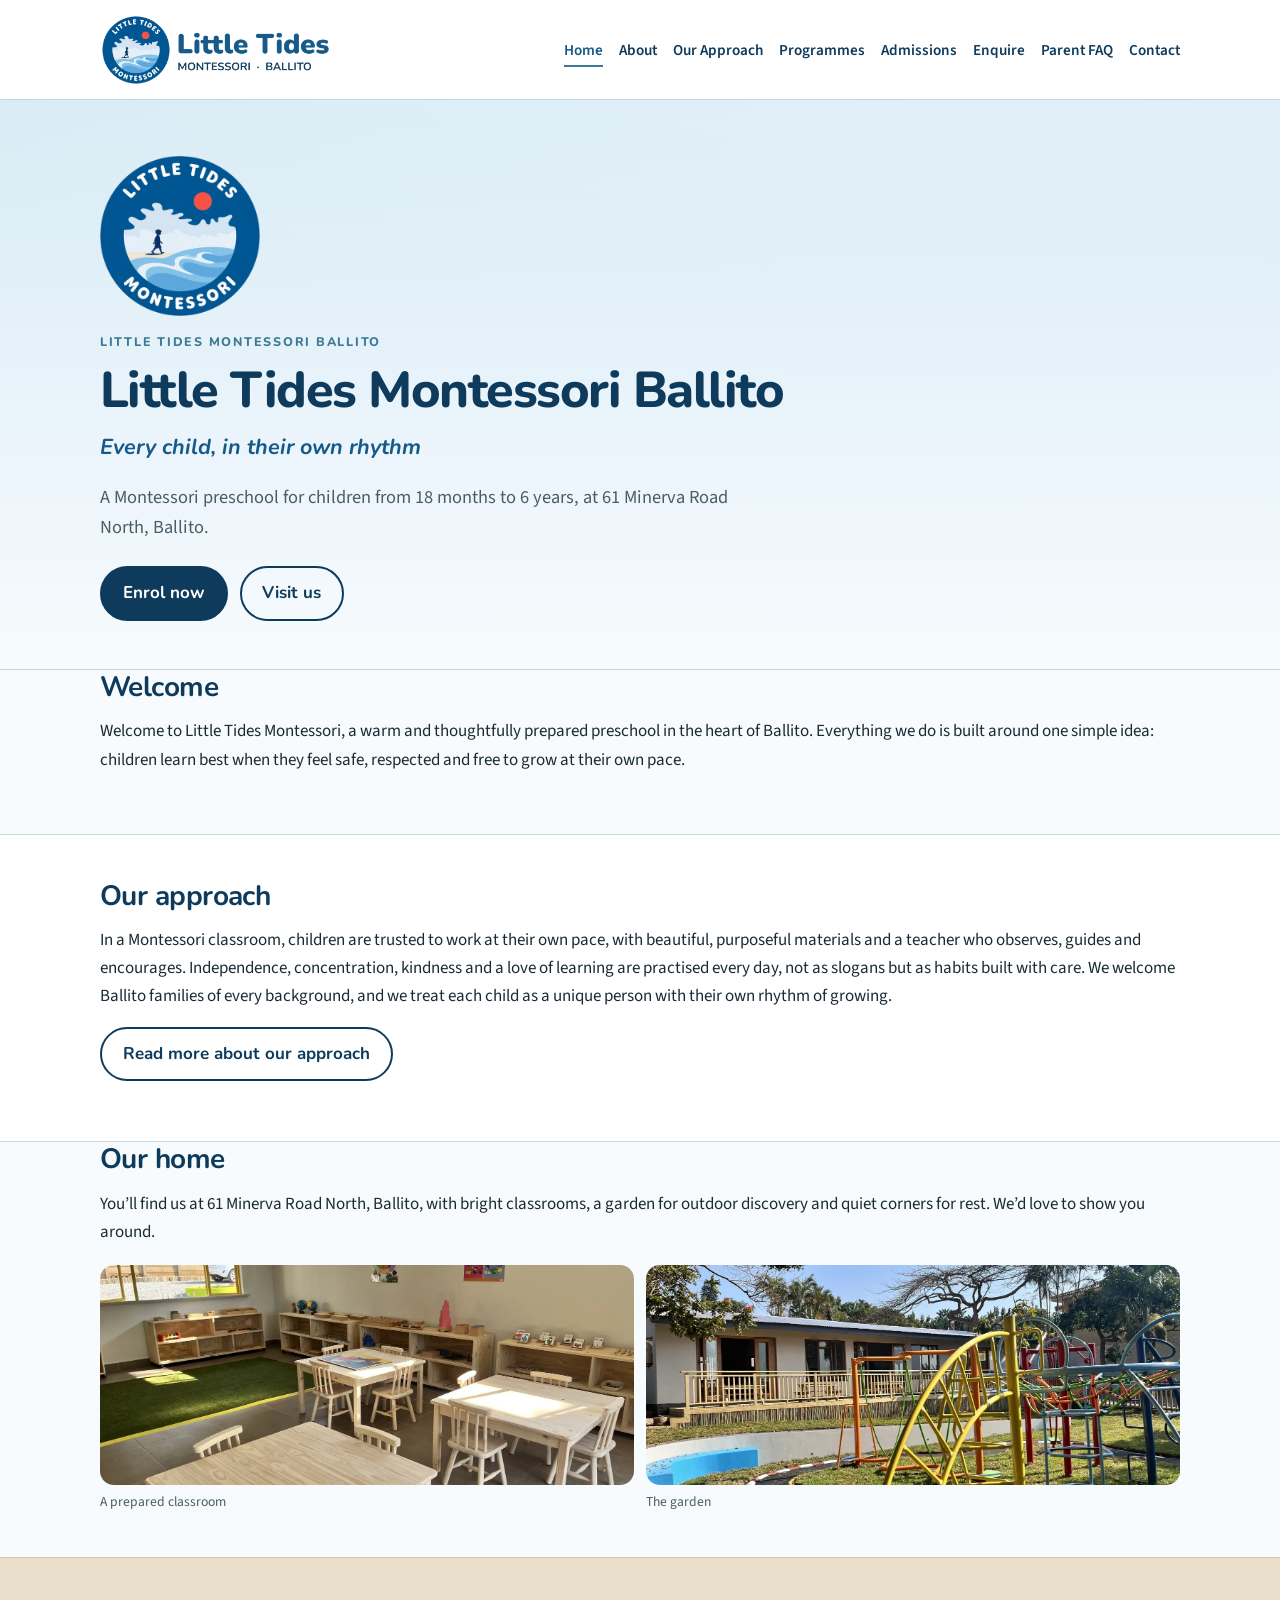
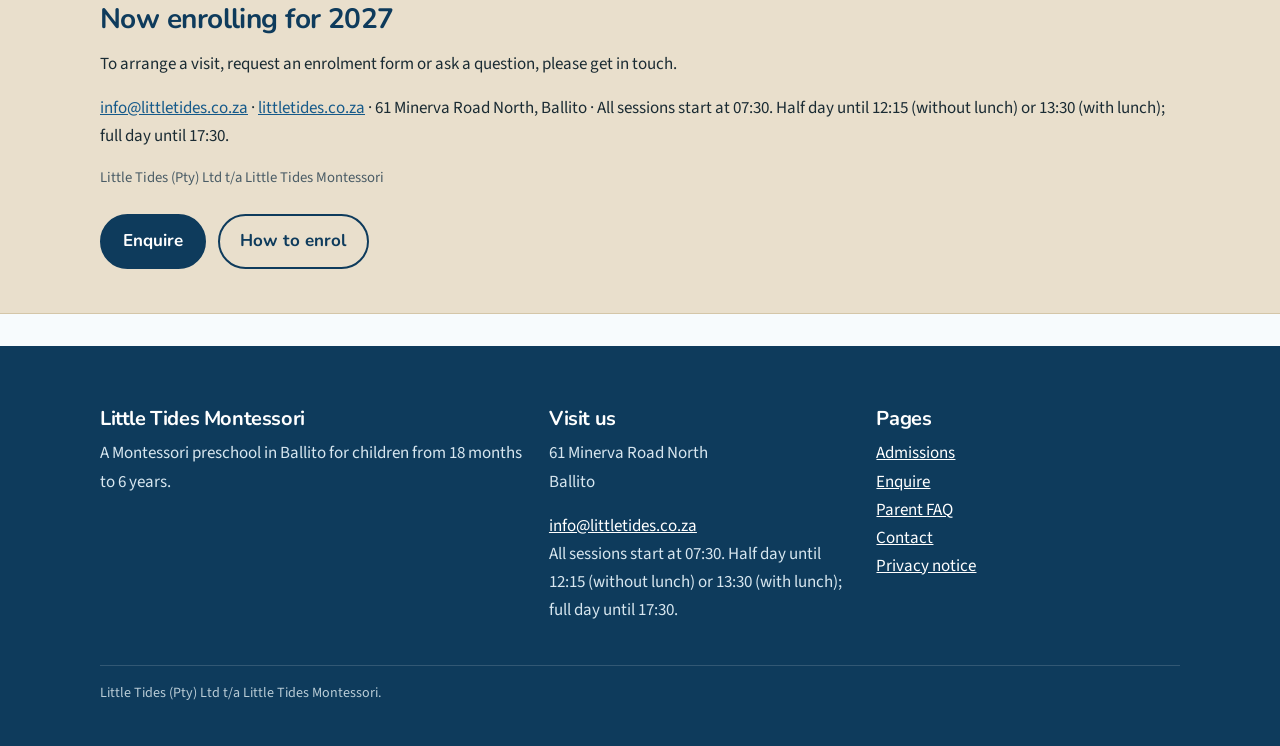
==== index.html @ b98138fb "Initial public site for littletides.co.za" ====
<!DOCTYPE html>
<html lang="en-ZA">
<head>
  <meta charset="utf-8">
  <meta name="viewport" content="width=device-width, initial-scale=1">
  <title>Little Tides Montessori Ballito</title>
  <link rel="preconnect" href="https://fonts.googleapis.com">
  <link rel="preconnect" href="https://fonts.gstatic.com" crossorigin>
  <link href="https://fonts.googleapis.com/css2?family=Nunito:ital,wght@0,600;0,700;0,800;1,700&family=Source+Sans+3:ital,wght@0,400;0,600;0,700;1,400&display=swap" rel="stylesheet">
  <link rel="icon" href="favicon.ico" sizes="any">
  <link rel="icon" type="image/png" sizes="32x32" href="favicon.png">
  <link rel="apple-touch-icon" href="apple-touch-icon.png">
  <link rel="stylesheet" href="css/styles.css">
</head>
<body>
  <header class="site-header">
    <div class="header-inner">
      <a class="wordmark" href="index.html">
        <img src="img/logo-lockup.png" width="260" height="80" alt="Little Tides Montessori logo">
      </a>
      <button class="nav-toggle" type="button" aria-expanded="false" aria-controls="site-nav">Menu</button>
      <nav id="site-nav" aria-label="Primary">
        <ul>
            <li><a href="index.html" aria-current="page">Home</a></li>
            <li><a href="about.html">About</a></li>
            <li><a href="approach.html">Our Approach</a></li>
            <li><a href="programmes.html">Programmes</a></li>
            <li><a href="admissions.html">Admissions</a></li>
            <li><a href="enquire.html">Enquire</a></li>
            <li><a href="faq.html">Parent FAQ</a></li>
            <li><a href="contact.html">Contact</a></li>
        </ul>
      </nav>
    </div>
  </header>
  <main class="">

    <section class="hero">
      <div class="wrap">
        <img class="logo-badge" src="img/logo-shoreline-badge.png" width="160" height="160" alt="Little Tides Montessori logo">
        <p class="hero-kicker">Little Tides Montessori Ballito</p>
        <h1>Little Tides Montessori Ballito</h1>
        <p class="tagline">Every child, in their own rhythm</p>
        <p class="lead">A Montessori preschool for children from 18 months to 6 years, at 61 Minerva Road North, Ballito.</p>
        <div class="actions">
          <a class="btn btn-primary" href="enquire.html">Enrol now</a>
          <a class="btn btn-ghost" href="contact.html">Visit us</a>
        </div>
      </div>
    </section>
    <section>
      <div class="wrap">
        <h2>Welcome</h2>
        <p>Welcome to Little Tides Montessori, a warm and thoughtfully prepared preschool in the heart of Ballito. Everything we do is built around one simple idea: children learn best when they feel safe, respected and free to grow at their own pace.</p>
      </div>
    </section>
    <section class="band">
      <div class="wrap">
        <h2>Our approach</h2>
        <p>In a Montessori classroom, children are trusted to work at their own pace, with beautiful, purposeful materials and a teacher who observes, guides and encourages. Independence, concentration, kindness and a love of learning are practised every day, not as slogans but as habits built with care. We welcome Ballito families of every background, and we treat each child as a unique person with their own rhythm of growing.</p>
        <p><a class="btn btn-ghost" href="approach.html">Read more about our approach</a></p>
      </div>
    </section>
    <section>
      <div class="wrap">
        <h2>Our home</h2>
        <p>You’ll find us at 61 Minerva Road North, Ballito, with bright classrooms, a garden for outdoor discovery and quiet corners for rest. We’d love to show you around.</p>
        <div class="photo-row">
          <figure>
            <img src="img/classroom-1.jpg" width="1500" height="1125" alt="A prepared Montessori classroom with child-sized tables and shelves">
            <figcaption>A prepared classroom</figcaption>
          </figure>
          <figure>
            <img src="img/garden-1.jpg" width="1500" height="1125" alt="The garden and outdoor play area">
            <figcaption>The garden</figcaption>
          </figure>
        </div>
      </div>
    </section>
    <section class="band band-sand">
      <div class="wrap">
        <h2>Now enrolling for 2027</h2>
        <p>To arrange a visit, request an enrolment form or ask a question, please get in touch.</p>
        <p><a href="mailto:info@littletides.co.za">info@littletides.co.za</a> · <a href="index.html">littletides.co.za</a> · 61 Minerva Road North, Ballito · All sessions start at 07:30. Half day until 12:15 (without lunch) or 13:30 (with lunch); full day until 17:30.</p>
        <p class="small muted">Little Tides (Pty) Ltd t/a Little Tides Montessori</p>
        <div class="actions">
          <a class="btn btn-primary" href="enquire.html">Enquire</a>
          <a class="btn btn-ghost" href="admissions.html">How to enrol</a>
        </div>
      </div>
    </section>

  </main>
  <footer class="site-footer">
    <div class="footer-inner">
      <div class="footer-grid">
        <div>
          <h3>Little Tides Montessori</h3>
          <p>A Montessori preschool in Ballito for children from 18 months to 6 years.</p>
        </div>
        <div>
          <h3>Visit us</h3>
          <p>61 Minerva Road North<br>Ballito</p>
          <p><a href="mailto:info@littletides.co.za">info@littletides.co.za</a><br>All sessions start at 07:30. Half day until 12:15 (without lunch) or 13:30 (with lunch); full day until 17:30.</p>
        </div>
        <div>
          <h3>Pages</h3>
          <p><a href="admissions.html">Admissions</a><br>
          <a href="enquire.html">Enquire</a><br>
          <a href="faq.html">Parent FAQ</a><br>
          <a href="contact.html">Contact</a><br>
          <a href="privacy.html">Privacy notice</a></p>
        </div>
      </div>
      <div class="legal">
        <p>Little Tides (Pty) Ltd t/a Little Tides Montessori.</p>
      </div>
    </div>
  </footer>
  <script src="js/main.js"></script>
</body>
</html>
---- css/styles.css ----
/* Colour palette.
   Calm, ocean-ish stand-ins only, marked as such in the page banner. */
:root {
  --harbour: #0E3B5C;
  --ocean: #165A8A;
  --tide: #3D7A96;
  --foam: #E6F2FA;
  --sand: #E9DFCC;
  --sand-dark: #D4C6A8;
  --paper: #F7FBFD;
  --white: #FFFFFF;
  --ink: #1A2B33;
  --muted: #4A5C66;
  --line: #C5D5DE;
  --draft: #8A5A12;
  --draft-bg: #F3E3C3;
  --error: #8B2E2E;
  --radius: 14px;
  --shadow: 0 10px 30px rgba(14, 59, 92, 0.08);
  --max: 1080px;
}

* { box-sizing: border-box; }
html { scroll-behavior: smooth; }
body {
  margin: 0;
  font-family: "Source Sans 3", "Source Sans Pro", "Segoe UI", sans-serif;
  color: var(--ink);
  background: var(--paper);
  line-height: 1.65;
  font-size: 1.0625rem;
}

img { max-width: 100%; height: auto; }
a { color: var(--ocean); }
a:hover { color: var(--harbour); }

.draft-banner {
  background: var(--draft-bg);
  color: var(--draft);
  text-align: center;
  font-size: 0.85rem;
  font-weight: 700;
  letter-spacing: 0.04em;
  padding: 0.55rem 1rem;
  position: sticky;
  top: 0;
  z-index: 40;
  border-bottom: 1px solid var(--sand-dark);
}
.draft-banner span { font-weight: 600; opacity: 0.85; }

.site-header {
  background: var(--white);
  border-bottom: 1px solid var(--line);
}
.header-inner, .footer-inner, .wrap {
  width: min(var(--max), calc(100% - 2rem));
  margin-inline: auto;
}
.header-inner {
  display: flex;
  align-items: center;
  justify-content: space-between;
  gap: 1rem;
  padding: 0.85rem 0;
}
.wordmark {
  text-decoration: none;
  color: var(--harbour);
  display: flex;
  align-items: center;
  flex-shrink: 0;
  line-height: 0;
}
.wordmark img {
  display: block;
  height: 72px;
  width: auto;
}
.logo-note {
  display: none;
}

nav ul {
  list-style: none;
  margin: 0;
  padding: 0;
  display: flex;
  flex-wrap: wrap;
  gap: 0.15rem 1rem;
}
nav a {
  text-decoration: none;
  color: var(--harbour);
  font-weight: 600;
  font-size: 0.95rem;
  padding: 0.25rem 0;
  border-bottom: 2px solid transparent;
}
nav a:hover, nav a[aria-current="page"] {
  border-bottom-color: var(--tide);
  color: var(--ocean);
}

.nav-toggle {
  display: none;
  background: transparent;
  border: 1px solid var(--line);
  border-radius: 8px;
  padding: 0.4rem 0.6rem;
  color: var(--harbour);
  font-weight: 700;
  font-family: inherit;
}

.hero {
  background:
    radial-gradient(1200px 400px at 80% -20%, rgba(230, 242, 250, 0.9), transparent),
    linear-gradient(180deg, #d7ebf4 0%, var(--foam) 45%, var(--paper) 100%);
  padding: 3.5rem 0 3rem;
  border-bottom: 1px solid var(--line);
}
.hero-kicker {
  font-family: Nunito, sans-serif;
  text-transform: uppercase;
  letter-spacing: 0.14em;
  font-size: 0.78rem;
  font-weight: 800;
  color: var(--tide);
  margin: 0 0 0.6rem;
}
.hero h1 {
  font-family: Nunito, sans-serif;
  font-weight: 800;
  font-size: clamp(2rem, 4.5vw, 3.15rem);
  line-height: 1.15;
  color: var(--harbour);
  margin: 0 0 0.6rem;
  letter-spacing: -0.03em;
}
.tagline, .tagline-placeholder {
  font-family: Nunito, sans-serif;
  font-size: 1.35rem;
  font-weight: 700;
  color: var(--ocean);
  margin: 0 0 1rem;
  font-style: italic;
}
.hero p.lead, p.lead {
  font-size: 1.15rem;
  color: var(--muted);
  max-width: 40rem;
}
.actions { display: flex; flex-wrap: wrap; gap: 0.75rem; margin-top: 1.5rem; }

.btn {
  display: inline-flex;
  align-items: center;
  justify-content: center;
  text-decoration: none;
  font-weight: 700;
  font-family: Nunito, sans-serif;
  border-radius: 999px;
  padding: 0.7rem 1.3rem;
  border: 2px solid var(--harbour);
  transition: 0.15s ease;
}
.btn-primary { background: var(--harbour); color: var(--white); }
.btn-primary:hover { background: var(--ocean); border-color: var(--ocean); color: var(--white); }
.btn-ghost { background: transparent; color: var(--harbour); }
.btn-ghost:hover { background: var(--white); color: var(--harbour); }
.btn[disabled], .btn.is-disabled {
  opacity: 0.7;
  cursor: not-allowed;
}

section { padding: 2.75rem 0; }
section + section { padding-top: 0; }
h2, h3, h4 {
  font-family: Nunito, sans-serif;
  color: var(--harbour);
  letter-spacing: -0.02em;
  line-height: 1.25;
}
h2 { font-size: 1.75rem; margin: 0 0 0.8rem; }
h3 { font-size: 1.25rem; margin: 1.4rem 0 0.5rem; }
p { margin: 0 0 1rem; }

.cards {
  display: grid;
  grid-template-columns: repeat(auto-fit, minmax(230px, 1fr));
  gap: 1rem;
  margin: 1.25rem 0 0;
}
.card {
  background: var(--white);
  border: 1px solid var(--line);
  border-radius: var(--radius);
  padding: 1.25rem 1.3rem 1.1rem;
  box-shadow: var(--shadow);
}
.card h3 { margin-top: 0; }
.placeholder {
  display: inline-block;
  background: #fff6d8;
  color: #6a4b00;
  border-radius: 4px;
  padding: 0 0.25em;
  font-weight: 600;
}
.band {
  background: var(--white);
  border-block: 1px solid var(--line);
  padding: 2.75rem 0;
}
.band-sand { background: var(--sand); border-color: var(--sand-dark); }
.muted { color: var(--muted); }
.small { font-size: 0.92rem; }

.faq details {
  background: var(--white);
  border: 1px solid var(--line);
  border-radius: 12px;
  padding: 0.85rem 1.1rem;
  margin-bottom: 0.7rem;
}
.faq summary {
  font-family: Nunito, sans-serif;
  font-weight: 700;
  color: var(--harbour);
  cursor: pointer;
}
.faq details p { margin: 0.7rem 0 0.2rem; }

form.enquiry {
  background: var(--white);
  border: 1px solid var(--line);
  border-radius: var(--radius);
  padding: 1.4rem;
  box-shadow: var(--shadow);
  max-width: 720px;
}
.form-row { margin-bottom: 1rem; }
label, .label {
  display: block;
  font-weight: 700;
  font-size: 0.95rem;
  margin-bottom: 0.3rem;
  color: var(--harbour);
}
.hint { font-weight: 500; color: var(--muted); font-size: 0.88rem; }
input[type="text"], input[type="email"], input[type="tel"], input[type="date"],
select, textarea {
  width: 100%;
  font: inherit;
  padding: 0.65rem 0.75rem;
  border: 1px solid var(--line);
  border-radius: 10px;
  background: var(--paper);
  color: var(--ink);
}
textarea { min-height: 120px; resize: vertical; }
.consent {
  background: var(--foam);
  border: 1px solid var(--line);
  border-radius: 12px;
  padding: 1rem 1.1rem;
  margin: 1.2rem 0;
  font-size: 0.95rem;
}
.consent h3 { margin-top: 0; }
.draft-label {
  display: inline-block;
  background: var(--draft-bg);
  color: var(--draft);
  font-size: 0.75rem;
  font-weight: 800;
  letter-spacing: 0.04em;
  text-transform: uppercase;
  padding: 0.15rem 0.45rem;
  border-radius: 999px;
  margin-bottom: 0.6rem;
}
.consent-tick {
  display: flex;
  gap: 0.6rem;
  align-items: flex-start;
  margin-top: 0.8rem;
}
.consent-tick input { margin-top: 0.35rem; flex-shrink: 0; }
.form-status {
  display: none;
  background: var(--draft-bg);
  color: var(--draft);
  font-weight: 700;
  padding: 0.75rem 1rem;
  border-radius: 10px;
  margin: 0.8rem 0;
}
.form-status.show { display: block; }
.map-ph {
  background: linear-gradient(180deg, #cfe3ee, #e9f3f8);
  border: 1px dashed var(--tide);
  border-radius: var(--radius);
  min-height: 220px;
  display: grid;
  place-items: center;
  color: var(--harbour);
  font-weight: 700;
  text-align: center;
  padding: 1.5rem;
}
.team-ph {
  background: var(--foam);
  border: 1px dashed var(--tide);
  border-radius: var(--radius);
  padding: 1.4rem;
  color: var(--muted);
}
.logo-badge {
  width: 160px;
  height: 160px;
  display: block;
  margin-bottom: 1rem;
}

.site-footer {
  background: var(--harbour);
  color: #d7e6ef;
  padding: 2.4rem 0 1.5rem;
  margin-top: 2rem;
}
.site-footer a { color: #fff; }
.site-footer h2, .site-footer h3 { color: #fff; }
.footer-grid {
  display: grid;
  grid-template-columns: 1.4fr 1fr 1fr;
  gap: 1.5rem;
}
.legal {
  margin-top: 1.6rem;
  border-top: 1px solid rgba(255,255,255,0.15);
  padding-top: 1rem;
  font-size: 0.88rem;
  color: #b9ccd6;
}
.legal a { color: #e6f2fa; }

.privacy-notice {
  background: var(--white);
  border: 1px solid var(--line);
  border-radius: var(--radius);
  padding: 1.5rem 1.6rem;
}
.privacy-notice h3 { margin-top: 1.6rem; }
.privacy-notice ul { margin: 0.3rem 0 1rem 1.1rem; }

@media (max-width: 860px) {
  .draft-banner span { display: none; }
  .wordmark img { height: 52px; }
  .nav-toggle { display: inline-flex; }
  nav {
    display: none;
    position: absolute;
    left: 0; right: 0;
    background: var(--white);
    border-bottom: 1px solid var(--line);
    padding: 0.6rem 1rem 1rem;
  }
  nav.open { display: block; }
  nav ul { flex-direction: column; gap: 0.45rem; }
  .header-inner { position: relative; }
  .footer-grid { grid-template-columns: 1fr; }
  .hero { padding: 2.2rem 0 2rem; }
}

.photo-row {
  display: grid;
  grid-template-columns: 1fr 1fr;
  gap: 0.8rem;
  margin: 1.2rem 0 0;
}
.photo-row figure, .photo { margin: 0; }
.photo { margin: 1.2rem 0 0; }
.photo-row img, .photo img {
  width: 100%;
  height: 220px;
  object-fit: cover;
  border-radius: var(--radius);
  display: block;
}
.photo img { height: 280px; }
.photo-row figcaption, .photo figcaption {
  font-size: 0.85rem;
  color: var(--muted);
  margin-top: 0.35rem;
}
.fees-table-wrap { overflow-x: auto; margin: 1rem 0 1.4rem; }
.fees-table {
  width: 100%;
  border-collapse: collapse;
  font-size: 0.9rem;
}
.fees-table th, .fees-table td {
  border: 1px solid var(--line);
  padding: 0.5rem 0.55rem;
  text-align: left;
  vertical-align: top;
}
.fees-table th { background: var(--foam); font-weight: 700; }
.fees-table td.num { text-align: right; white-space: nowrap; }
.fees-notes li { margin: 0.25rem 0; }
@media (max-width: 860px) {
  .photo-row { grid-template-columns: 1fr; }
  .photo-row img, .photo img { height: 200px; }
}

.form-status.ok { background: #e8f5ee; color: #1a5c38; }
.form-status.err { background: #fdecea; color: #8a1f11; }
.hp {
  position: absolute;
  left: -9999px;
  width: 1px;
  height: 1px;
  overflow: hidden;
}
.check-line {
  display: flex;
  gap: 0.5rem;
  align-items: flex-start;
  font-weight: 500;
  color: var(--ink);
  margin: 0.35rem 0;
}
.check-line input { margin-top: 0.3rem; flex-shrink: 0; }
.form-block-title { margin-top: 2.75rem; }
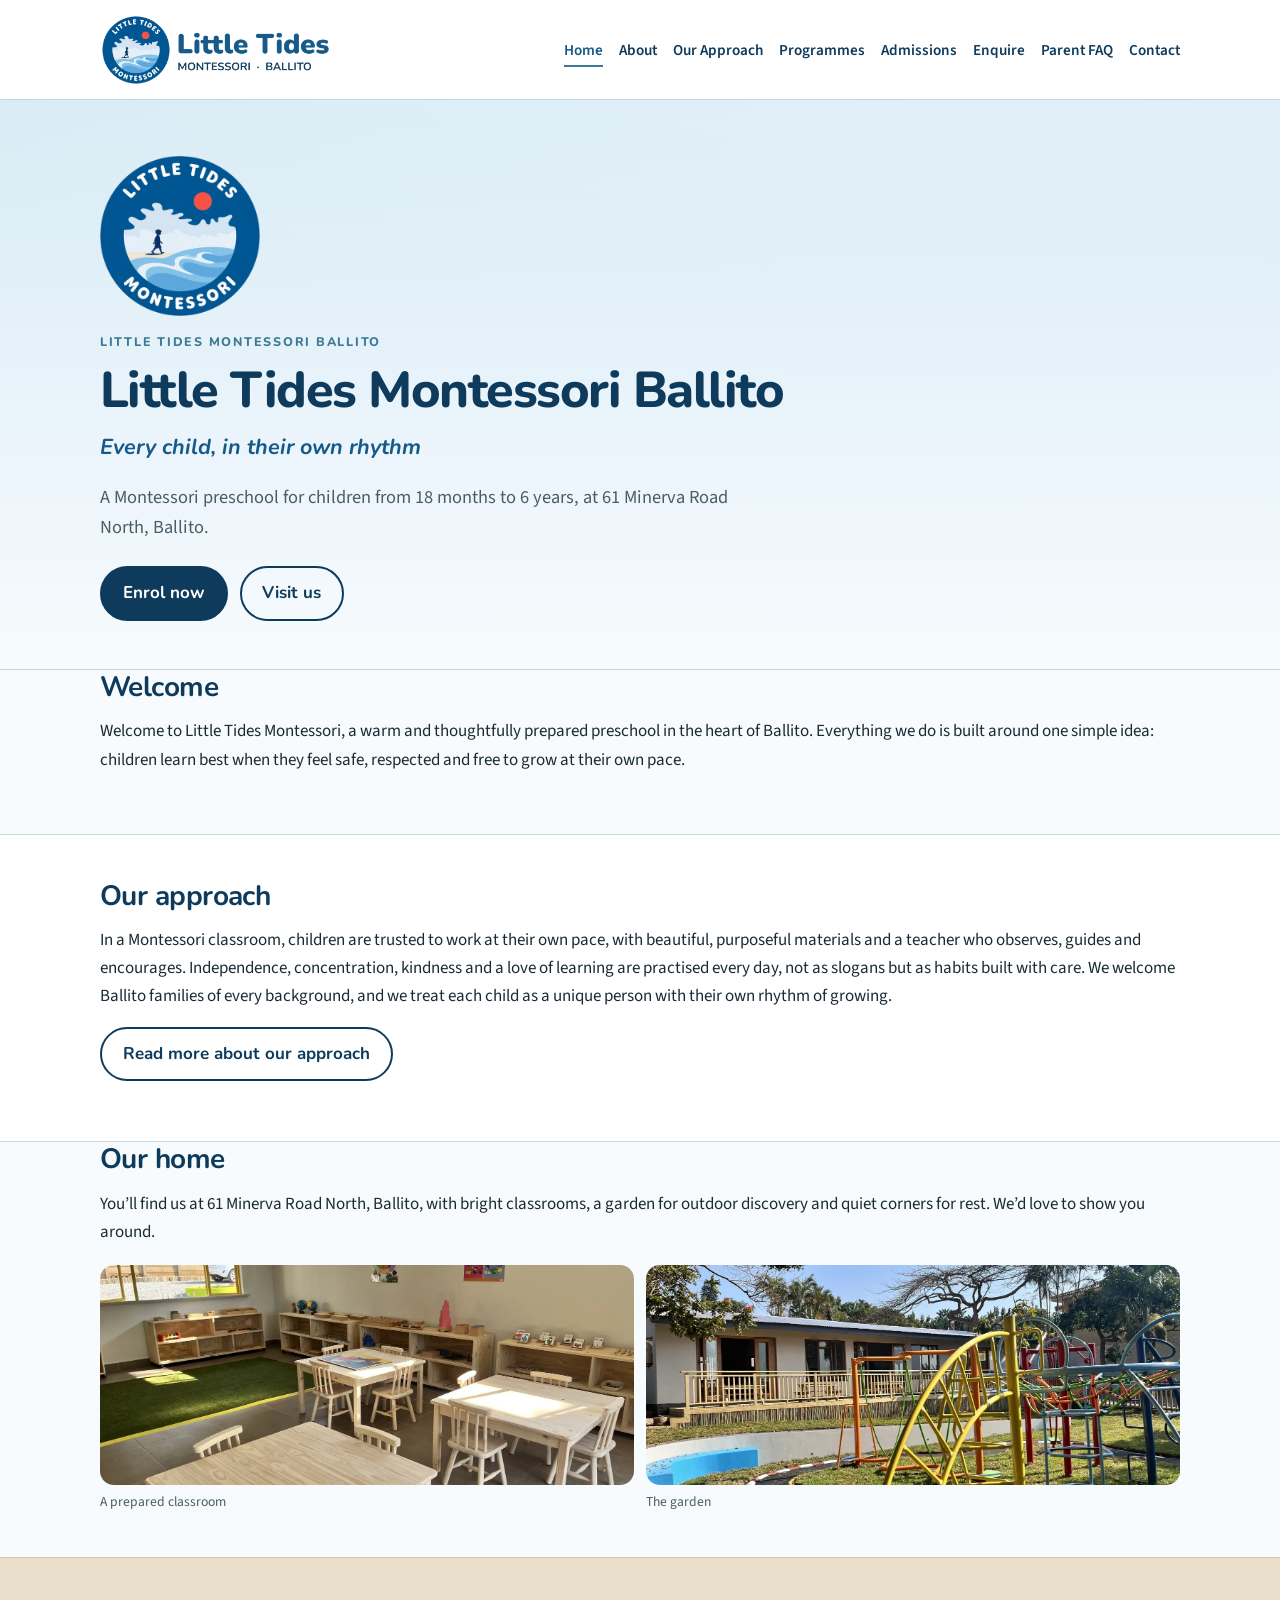
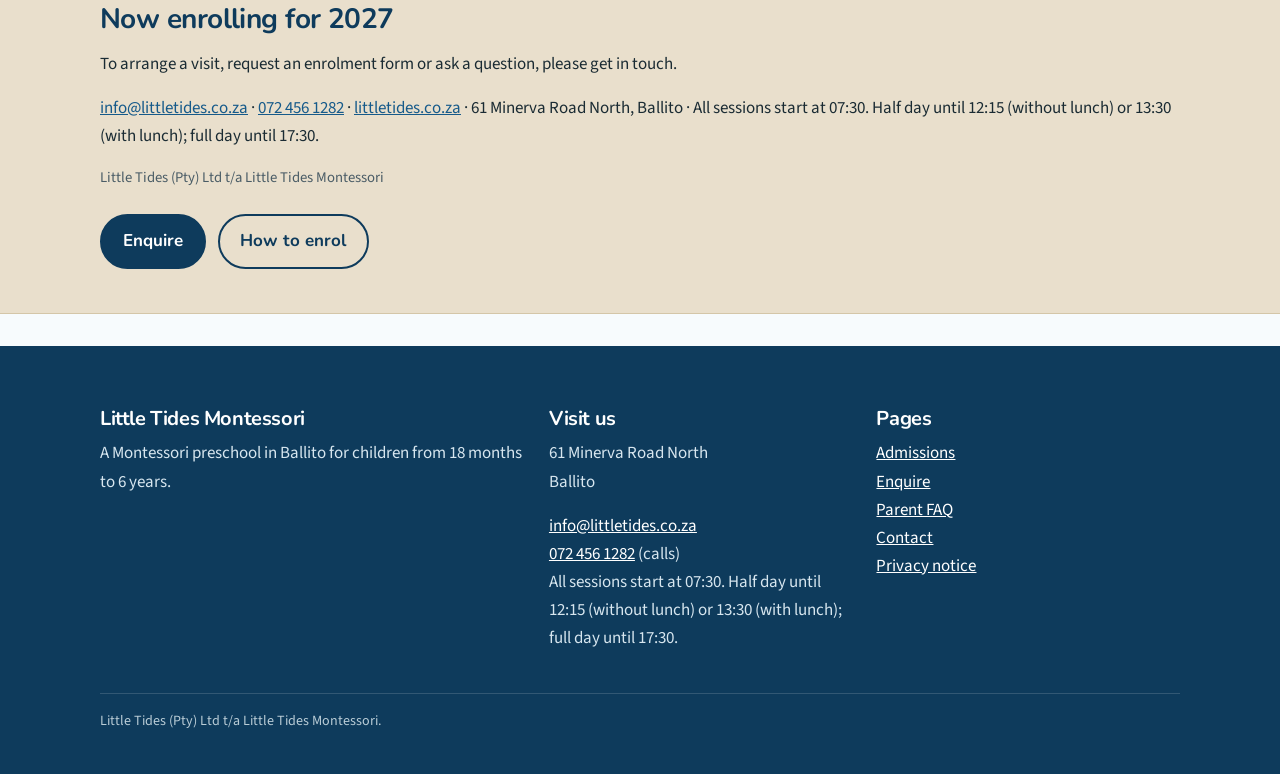
==== commit 821b6c51: "Add school phone number (calls)" ====
--- a/index.html
+++ b/index.html
@@ -81,7 +81,7 @@
       <div class="wrap">
         <h2>Now enrolling for 2027</h2>
         <p>To arrange a visit, request an enrolment form or ask a question, please get in touch.</p>
-        <p><a href="mailto:info@littletides.co.za">info@littletides.co.za</a> · <a href="index.html">littletides.co.za</a> · 61 Minerva Road North, Ballito · All sessions start at 07:30. Half day until 12:15 (without lunch) or 13:30 (with lunch); full day until 17:30.</p>
+        <p><a href="mailto:info@littletides.co.za">info@littletides.co.za</a> · <a href="tel:+27724561282">072 456 1282</a> · <a href="index.html">littletides.co.za</a> · 61 Minerva Road North, Ballito · All sessions start at 07:30. Half day until 12:15 (without lunch) or 13:30 (with lunch); full day until 17:30.</p>
         <p class="small muted">Little Tides (Pty) Ltd t/a Little Tides Montessori</p>
         <div class="actions">
           <a class="btn btn-primary" href="enquire.html">Enquire</a>
@@ -101,7 +101,7 @@
         <div>
           <h3>Visit us</h3>
           <p>61 Minerva Road North<br>Ballito</p>
-          <p><a href="mailto:info@littletides.co.za">info@littletides.co.za</a><br>All sessions start at 07:30. Half day until 12:15 (without lunch) or 13:30 (with lunch); full day until 17:30.</p>
+          <p><a href="mailto:info@littletides.co.za">info@littletides.co.za</a><br><a href="tel:+27724561282">072 456 1282</a> (calls)<br>All sessions start at 07:30. Half day until 12:15 (without lunch) or 13:30 (with lunch); full day until 17:30.</p>
         </div>
         <div>
           <h3>Pages</h3>
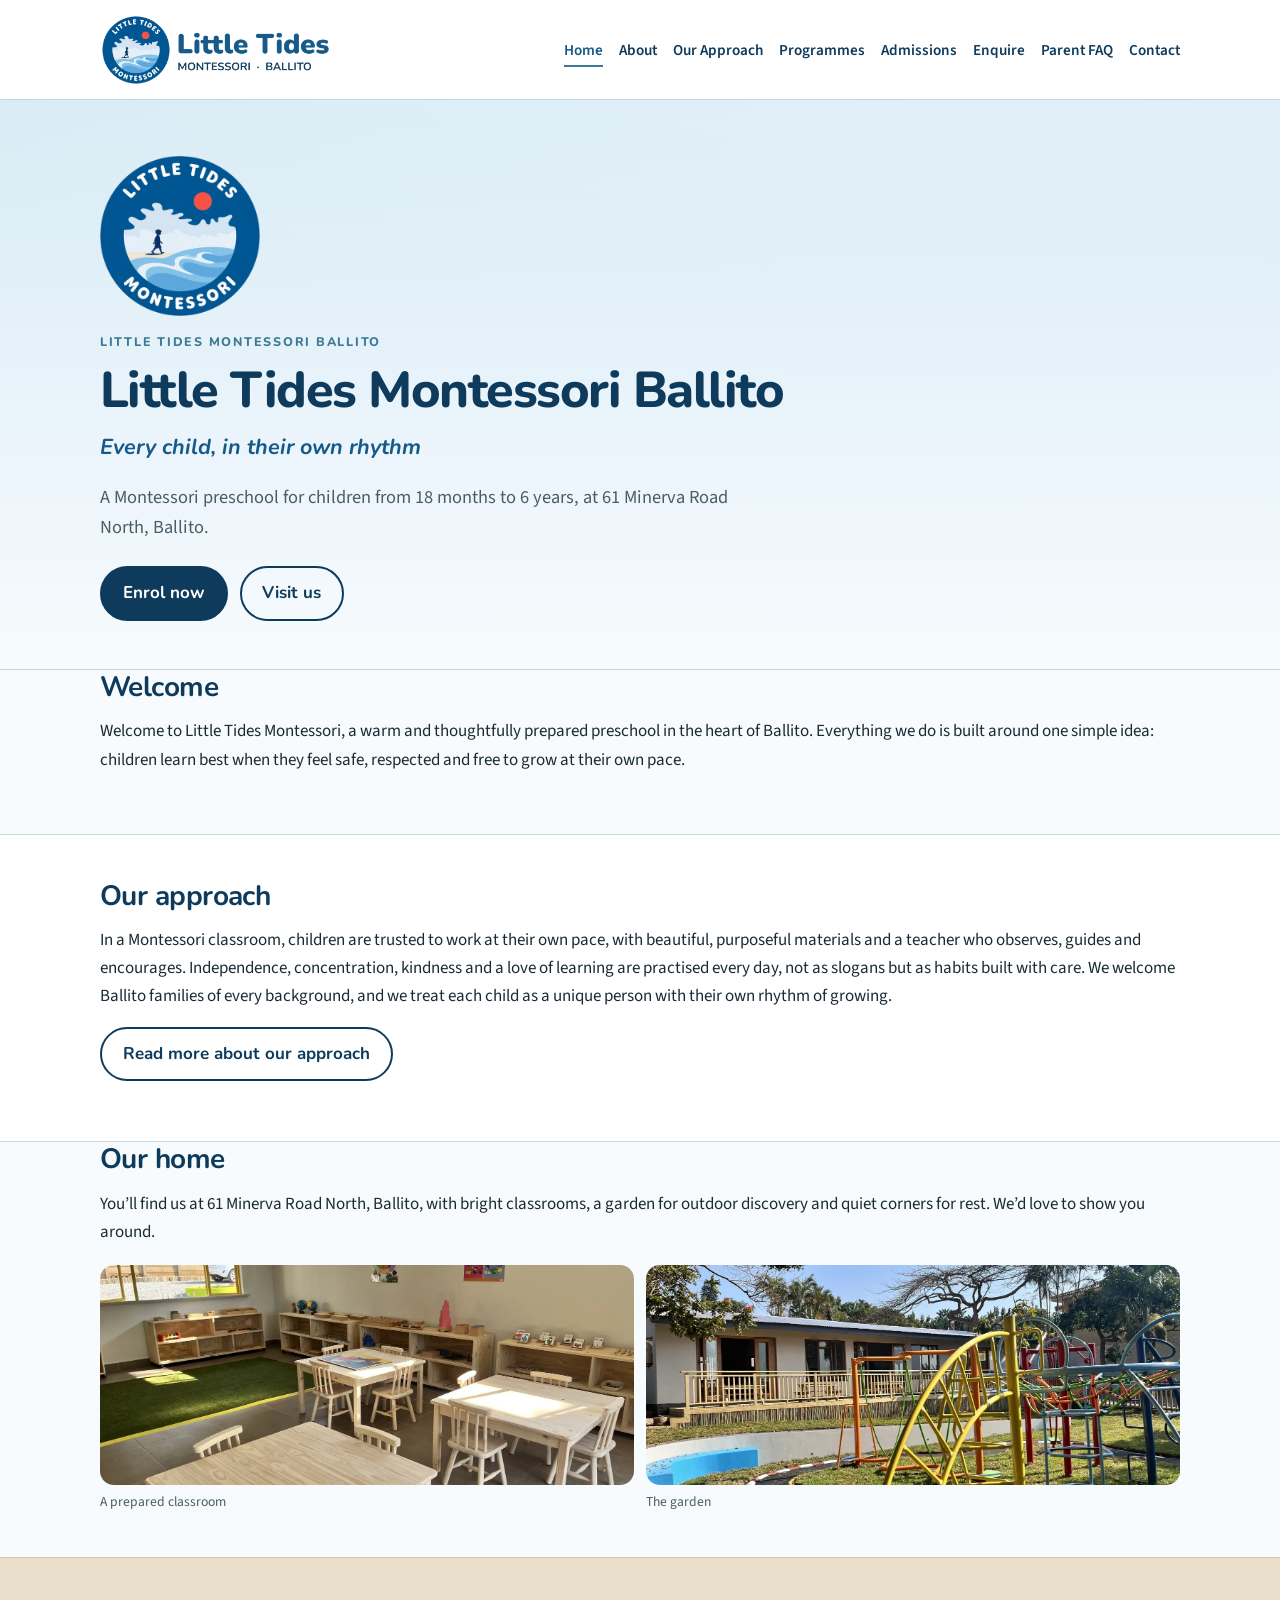
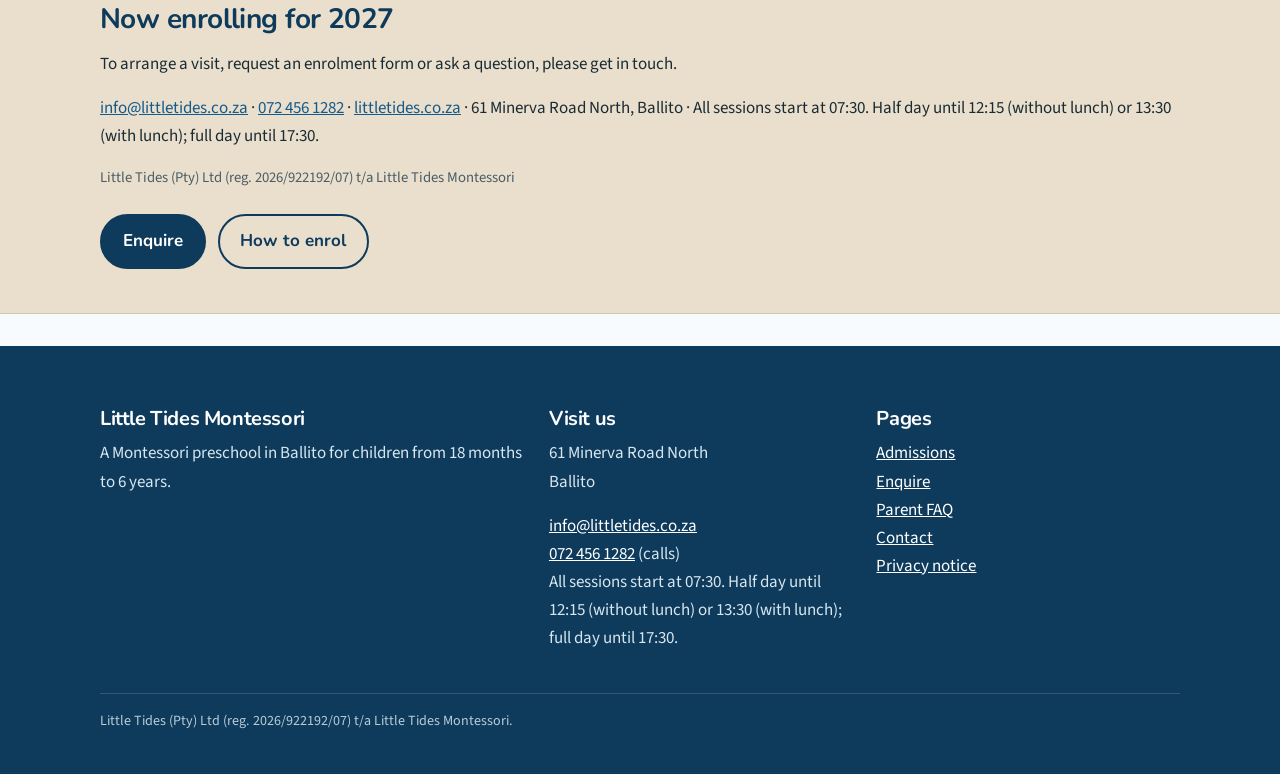
==== commit e688c263: "Add company registration, 8% wording, sitemap and share image" ====
--- a/index.html
+++ b/index.html
@@ -3,6 +3,12 @@
 <head>
   <meta charset="utf-8">
   <meta name="viewport" content="width=device-width, initial-scale=1">
+  <meta property="og:title" content="Little Tides Montessori Ballito">
+  <meta property="og:description" content="A Montessori preschool for children from 18 months to 6 years, at 61 Minerva Road North, Ballito.">
+  <meta property="og:image" content="https://littletides.co.za/img/og-image.jpg">
+  <meta property="og:url" content="https://littletides.co.za/">
+  <meta property="og:type" content="website">
+  <meta name="twitter:card" content="summary_large_image">
   <title>Little Tides Montessori Ballito</title>
   <link rel="preconnect" href="https://fonts.googleapis.com">
   <link rel="preconnect" href="https://fonts.gstatic.com" crossorigin>
@@ -82,7 +88,7 @@
         <h2>Now enrolling for 2027</h2>
         <p>To arrange a visit, request an enrolment form or ask a question, please get in touch.</p>
         <p><a href="mailto:info@littletides.co.za">info@littletides.co.za</a> · <a href="tel:+27724561282">072 456 1282</a> · <a href="index.html">littletides.co.za</a> · 61 Minerva Road North, Ballito · All sessions start at 07:30. Half day until 12:15 (without lunch) or 13:30 (with lunch); full day until 17:30.</p>
-        <p class="small muted">Little Tides (Pty) Ltd t/a Little Tides Montessori</p>
+        <p class="small muted">Little Tides (Pty) Ltd (reg. 2026/922192/07) t/a Little Tides Montessori</p>
         <div class="actions">
           <a class="btn btn-primary" href="enquire.html">Enquire</a>
           <a class="btn btn-ghost" href="admissions.html">How to enrol</a>
@@ -113,7 +119,7 @@
         </div>
       </div>
       <div class="legal">
-        <p>Little Tides (Pty) Ltd t/a Little Tides Montessori.</p>
+        <p>Little Tides (Pty) Ltd (reg. 2026/922192/07) t/a Little Tides Montessori.</p>
       </div>
     </div>
   </footer>
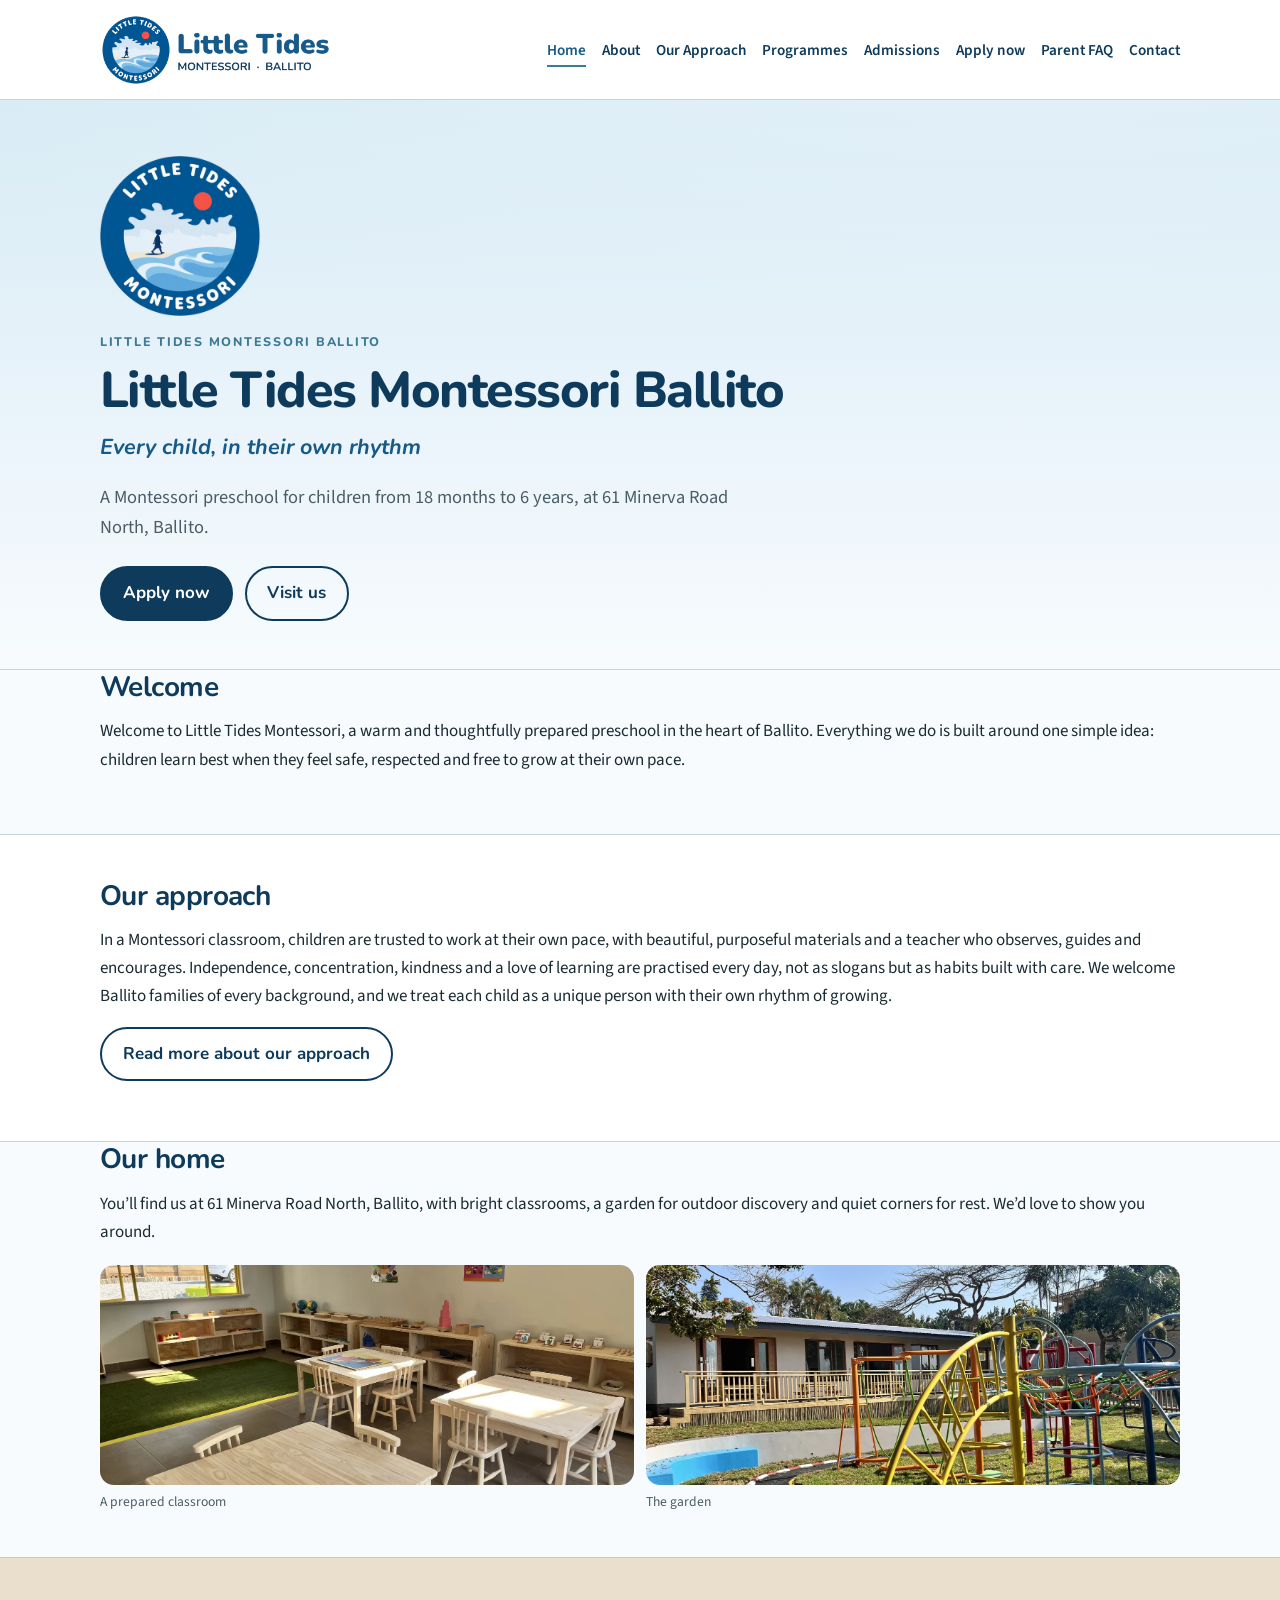
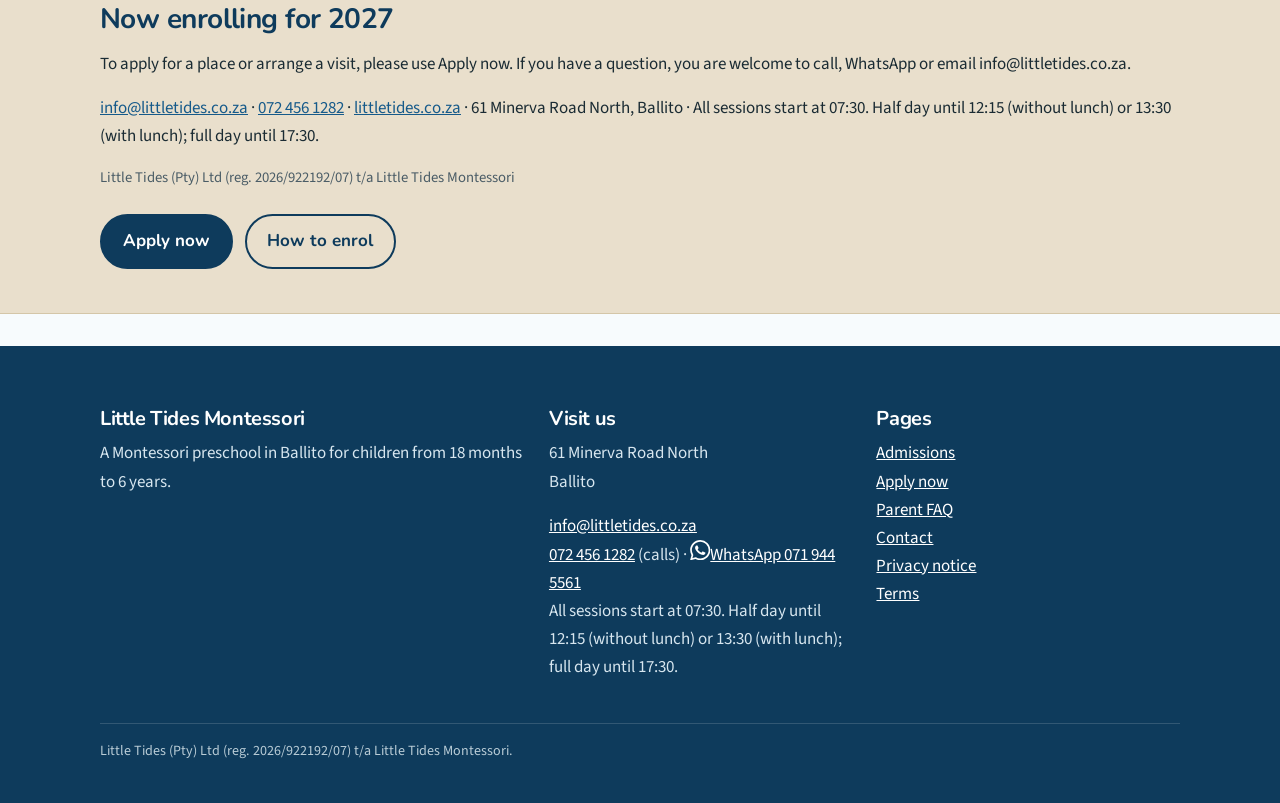
==== commit 0be25029: "Draft fee terms and conditions (not for publication)" ====
--- a/index.html
+++ b/index.html
@@ -32,7 +32,7 @@
             <li><a href="approach.html">Our Approach</a></li>
             <li><a href="programmes.html">Programmes</a></li>
             <li><a href="admissions.html">Admissions</a></li>
-            <li><a href="enquire.html">Enquire</a></li>
+            <li><a href="apply.html">Apply now</a></li>
             <li><a href="faq.html">Parent FAQ</a></li>
             <li><a href="contact.html">Contact</a></li>
         </ul>
@@ -49,7 +49,7 @@
         <p class="tagline">Every child, in their own rhythm</p>
         <p class="lead">A Montessori preschool for children from 18 months to 6 years, at 61 Minerva Road North, Ballito.</p>
         <div class="actions">
-          <a class="btn btn-primary" href="enquire.html">Enrol now</a>
+          <a class="btn btn-primary" href="apply.html">Apply now</a>
           <a class="btn btn-ghost" href="contact.html">Visit us</a>
         </div>
       </div>
@@ -86,11 +86,11 @@
     <section class="band band-sand">
       <div class="wrap">
         <h2>Now enrolling for 2027</h2>
-        <p>To arrange a visit, request an enrolment form or ask a question, please get in touch.</p>
+        <p>To apply for a place or arrange a visit, please use Apply now. If you have a question, you are welcome to call, WhatsApp or email info@littletides.co.za.</p>
         <p><a href="mailto:info@littletides.co.za">info@littletides.co.za</a> · <a href="tel:+27724561282">072 456 1282</a> · <a href="index.html">littletides.co.za</a> · 61 Minerva Road North, Ballito · All sessions start at 07:30. Half day until 12:15 (without lunch) or 13:30 (with lunch); full day until 17:30.</p>
         <p class="small muted">Little Tides (Pty) Ltd (reg. 2026/922192/07) t/a Little Tides Montessori</p>
         <div class="actions">
-          <a class="btn btn-primary" href="enquire.html">Enquire</a>
+          <a class="btn btn-primary" href="apply.html">Apply now</a>
           <a class="btn btn-ghost" href="admissions.html">How to enrol</a>
         </div>
       </div>
@@ -107,15 +107,16 @@
         <div>
           <h3>Visit us</h3>
           <p>61 Minerva Road North<br>Ballito</p>
-          <p><a href="mailto:info@littletides.co.za">info@littletides.co.za</a><br><a href="tel:+27724561282">072 456 1282</a> (calls)<br>All sessions start at 07:30. Half day until 12:15 (without lunch) or 13:30 (with lunch); full day until 17:30.</p>
+          <p><a href="mailto:info@littletides.co.za">info@littletides.co.za</a><br><a href="tel:+27724561282">072 456 1282</a> (calls) · <a class="whatsapp-link" href="https://wa.me/27719445561" target="_blank" rel="noopener"><svg class="icon-whatsapp" xmlns="http://www.w3.org/2000/svg" viewBox="0 0 24 24" width="1.2em" height="1.2em" aria-hidden="true" focusable="false"><path fill="currentColor" d="M17.472 14.382c-.297-.149-1.758-.867-2.03-.967-.273-.099-.471-.148-.67.15-.197.297-.767.966-.94 1.164-.173.199-.347.223-.644.075-.297-.15-1.255-.463-2.39-1.475-.883-.788-1.48-1.761-1.653-2.059-.173-.297-.018-.458.13-.606.134-.133.298-.347.446-.52.149-.174.198-.298.298-.497.099-.198.05-.371-.025-.52-.075-.149-.669-1.612-.916-2.207-.242-.579-.487-.5-.669-.51-.173-.008-.371-.01-.57-.01-.198 0-.52.074-.792.372-.272.297-1.04 1.016-1.04 2.479 0 1.462 1.065 2.875 1.213 3.074.149.198 2.096 3.2 5.077 4.487.709.306 1.262.489 1.694.625.712.227 1.36.195 1.871.118.571-.085 1.758-.719 2.006-1.413.248-.694.248-1.289.173-1.413-.074-.124-.272-.198-.57-.347m-5.421 7.403h-.004a9.87 9.87 0 01-5.031-1.378l-.361-.214-3.741.982.998-3.648-.235-.374a9.86 9.86 0 01-1.51-5.26c.001-5.45 4.436-9.884 9.888-9.884 2.64 0 5.122 1.03 6.988 2.898a9.825 9.825 0 012.893 6.994c-.003 5.45-4.435 9.884-9.885 9.884m8.413-18.297A11.815 11.815 0 0012.05 0C5.495 0 .16 5.335.157 11.892c0 2.096.547 4.142 1.588 5.945L.057 24l6.305-1.654a11.882 11.882 0 005.683 1.448h.005c6.554 0 11.89-5.335 11.893-11.893a11.821 11.821 0 00-3.48-8.413z"/></svg>WhatsApp 071 944 5561</a><br>All sessions start at 07:30. Half day until 12:15 (without lunch) or 13:30 (with lunch); full day until 17:30.</p>
         </div>
         <div>
           <h3>Pages</h3>
           <p><a href="admissions.html">Admissions</a><br>
-          <a href="enquire.html">Enquire</a><br>
+          <a href="apply.html">Apply now</a><br>
           <a href="faq.html">Parent FAQ</a><br>
           <a href="contact.html">Contact</a><br>
-          <a href="privacy.html">Privacy notice</a></p>
+          <a href="privacy.html">Privacy notice</a><br>
+          <a href="terms.html">Terms</a></p>
         </div>
       </div>
       <div class="legal">
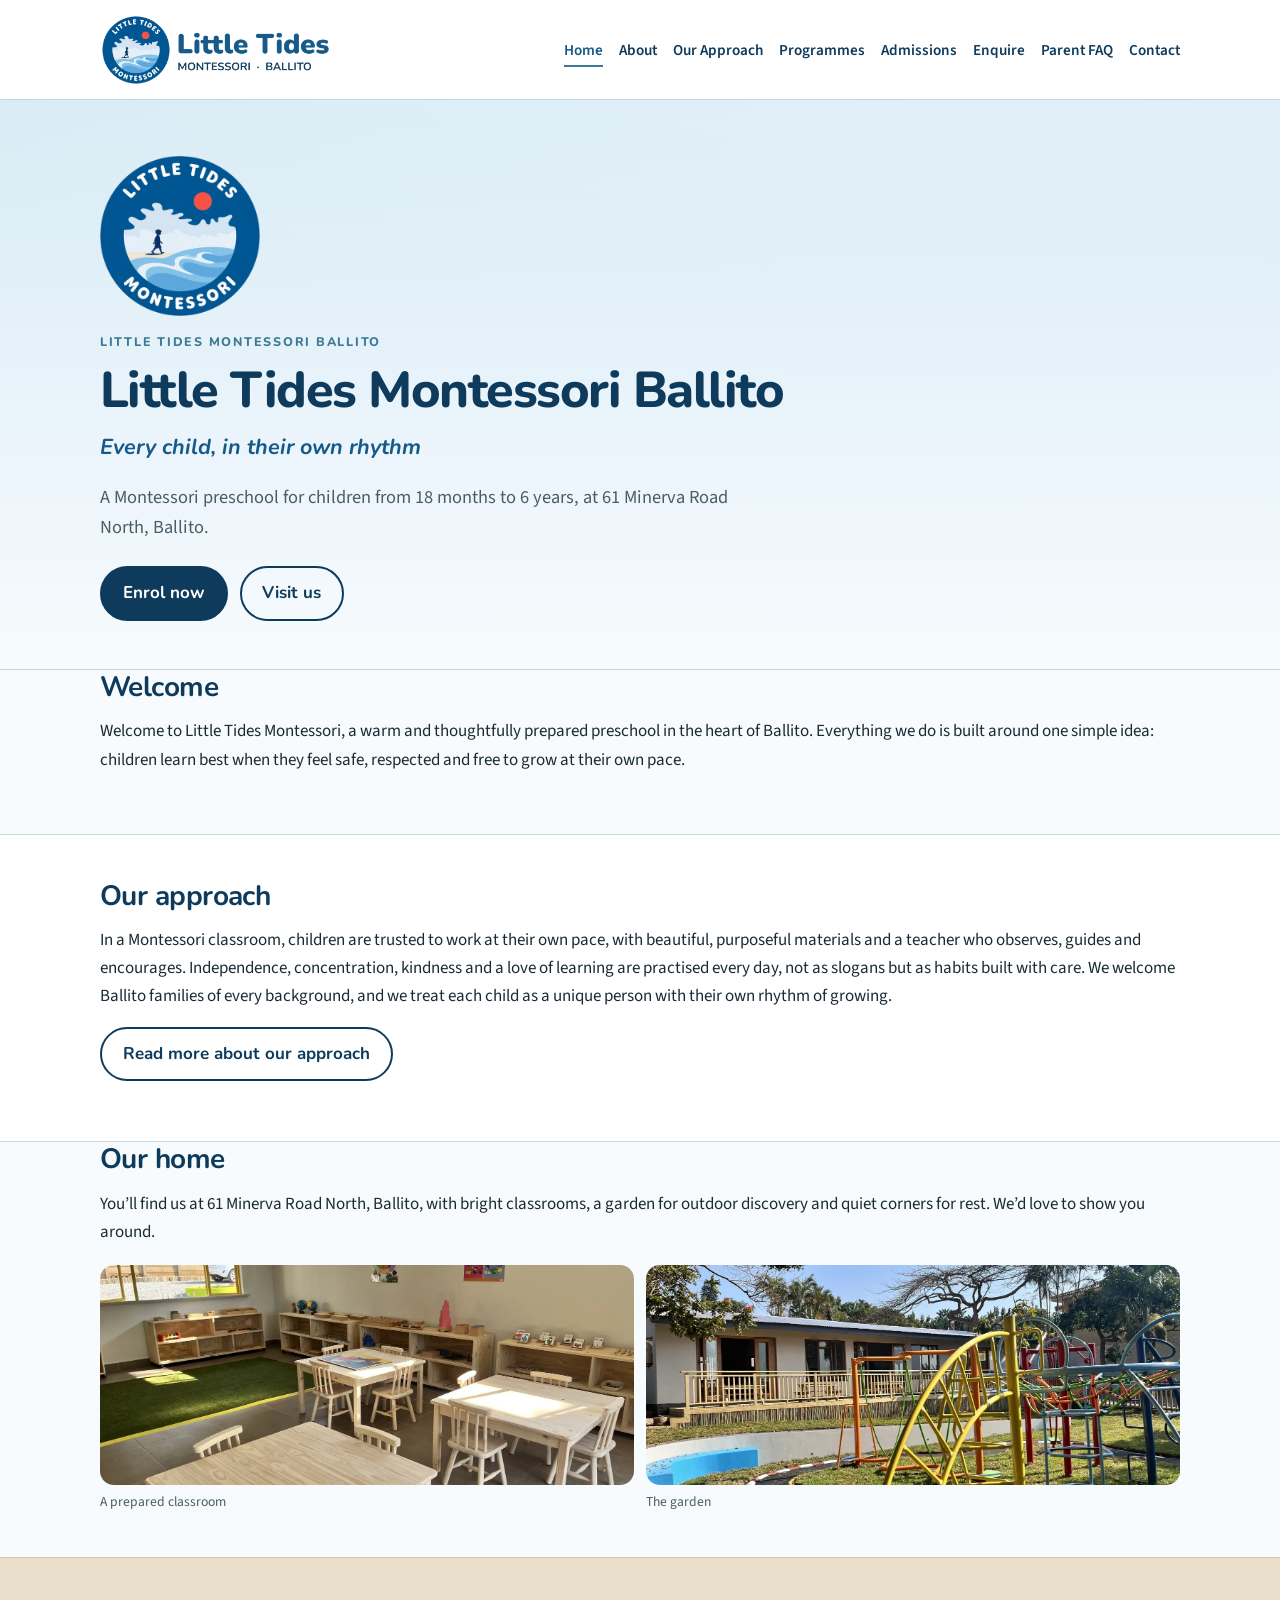
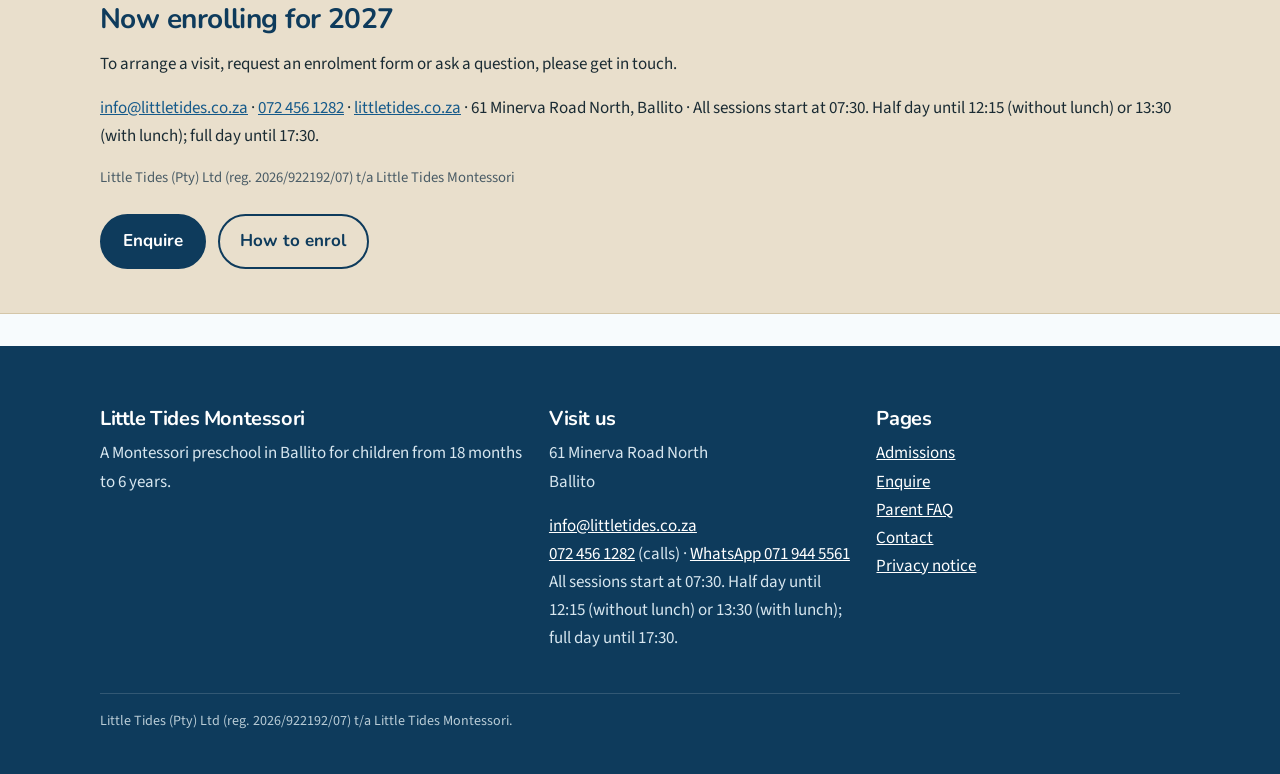
==== commit 33a9dc7d: "Add WhatsApp contact (draft, not published)" ====
--- a/index.html
+++ b/index.html
@@ -32,7 +32,7 @@
             <li><a href="approach.html">Our Approach</a></li>
             <li><a href="programmes.html">Programmes</a></li>
             <li><a href="admissions.html">Admissions</a></li>
-            <li><a href="apply.html">Apply now</a></li>
+            <li><a href="enquire.html">Enquire</a></li>
             <li><a href="faq.html">Parent FAQ</a></li>
             <li><a href="contact.html">Contact</a></li>
         </ul>
@@ -49,7 +49,7 @@
         <p class="tagline">Every child, in their own rhythm</p>
         <p class="lead">A Montessori preschool for children from 18 months to 6 years, at 61 Minerva Road North, Ballito.</p>
         <div class="actions">
-          <a class="btn btn-primary" href="apply.html">Apply now</a>
+          <a class="btn btn-primary" href="enquire.html">Enrol now</a>
           <a class="btn btn-ghost" href="contact.html">Visit us</a>
         </div>
       </div>
@@ -86,11 +86,11 @@
     <section class="band band-sand">
       <div class="wrap">
         <h2>Now enrolling for 2027</h2>
-        <p>To apply for a place or arrange a visit, please use Apply now. If you have a question, you are welcome to call, WhatsApp or email info@littletides.co.za.</p>
+        <p>To arrange a visit, request an enrolment form or ask a question, please get in touch.</p>
         <p><a href="mailto:info@littletides.co.za">info@littletides.co.za</a> · <a href="tel:+27724561282">072 456 1282</a> · <a href="index.html">littletides.co.za</a> · 61 Minerva Road North, Ballito · All sessions start at 07:30. Half day until 12:15 (without lunch) or 13:30 (with lunch); full day until 17:30.</p>
         <p class="small muted">Little Tides (Pty) Ltd (reg. 2026/922192/07) t/a Little Tides Montessori</p>
         <div class="actions">
-          <a class="btn btn-primary" href="apply.html">Apply now</a>
+          <a class="btn btn-primary" href="enquire.html">Enquire</a>
           <a class="btn btn-ghost" href="admissions.html">How to enrol</a>
         </div>
       </div>
@@ -107,16 +107,15 @@
         <div>
           <h3>Visit us</h3>
           <p>61 Minerva Road North<br>Ballito</p>
-          <p><a href="mailto:info@littletides.co.za">info@littletides.co.za</a><br><a href="tel:+27724561282">072 456 1282</a> (calls) · <a class="whatsapp-link" href="https://wa.me/27719445561" target="_blank" rel="noopener"><svg class="icon-whatsapp" xmlns="http://www.w3.org/2000/svg" viewBox="0 0 24 24" width="1.2em" height="1.2em" aria-hidden="true" focusable="false"><path fill="currentColor" d="M17.472 14.382c-.297-.149-1.758-.867-2.03-.967-.273-.099-.471-.148-.67.15-.197.297-.767.966-.94 1.164-.173.199-.347.223-.644.075-.297-.15-1.255-.463-2.39-1.475-.883-.788-1.48-1.761-1.653-2.059-.173-.297-.018-.458.13-.606.134-.133.298-.347.446-.52.149-.174.198-.298.298-.497.099-.198.05-.371-.025-.52-.075-.149-.669-1.612-.916-2.207-.242-.579-.487-.5-.669-.51-.173-.008-.371-.01-.57-.01-.198 0-.52.074-.792.372-.272.297-1.04 1.016-1.04 2.479 0 1.462 1.065 2.875 1.213 3.074.149.198 2.096 3.2 5.077 4.487.709.306 1.262.489 1.694.625.712.227 1.36.195 1.871.118.571-.085 1.758-.719 2.006-1.413.248-.694.248-1.289.173-1.413-.074-.124-.272-.198-.57-.347m-5.421 7.403h-.004a9.87 9.87 0 01-5.031-1.378l-.361-.214-3.741.982.998-3.648-.235-.374a9.86 9.86 0 01-1.51-5.26c.001-5.45 4.436-9.884 9.888-9.884 2.64 0 5.122 1.03 6.988 2.898a9.825 9.825 0 012.893 6.994c-.003 5.45-4.435 9.884-9.885 9.884m8.413-18.297A11.815 11.815 0 0012.05 0C5.495 0 .16 5.335.157 11.892c0 2.096.547 4.142 1.588 5.945L.057 24l6.305-1.654a11.882 11.882 0 005.683 1.448h.005c6.554 0 11.89-5.335 11.893-11.893a11.821 11.821 0 00-3.48-8.413z"/></svg>WhatsApp 071 944 5561</a><br>All sessions start at 07:30. Half day until 12:15 (without lunch) or 13:30 (with lunch); full day until 17:30.</p>
+          <p><a href="mailto:info@littletides.co.za">info@littletides.co.za</a><br><a href="tel:+27724561282">072 456 1282</a> (calls) · <a href="https://wa.me/27719445561" target="_blank" rel="noopener">WhatsApp 071 944 5561</a><br>All sessions start at 07:30. Half day until 12:15 (without lunch) or 13:30 (with lunch); full day until 17:30.</p>
         </div>
         <div>
           <h3>Pages</h3>
           <p><a href="admissions.html">Admissions</a><br>
-          <a href="apply.html">Apply now</a><br>
+          <a href="enquire.html">Enquire</a><br>
           <a href="faq.html">Parent FAQ</a><br>
           <a href="contact.html">Contact</a><br>
-          <a href="privacy.html">Privacy notice</a><br>
-          <a href="terms.html">Terms</a></p>
+          <a href="privacy.html">Privacy notice</a></p>
         </div>
       </div>
       <div class="legal">
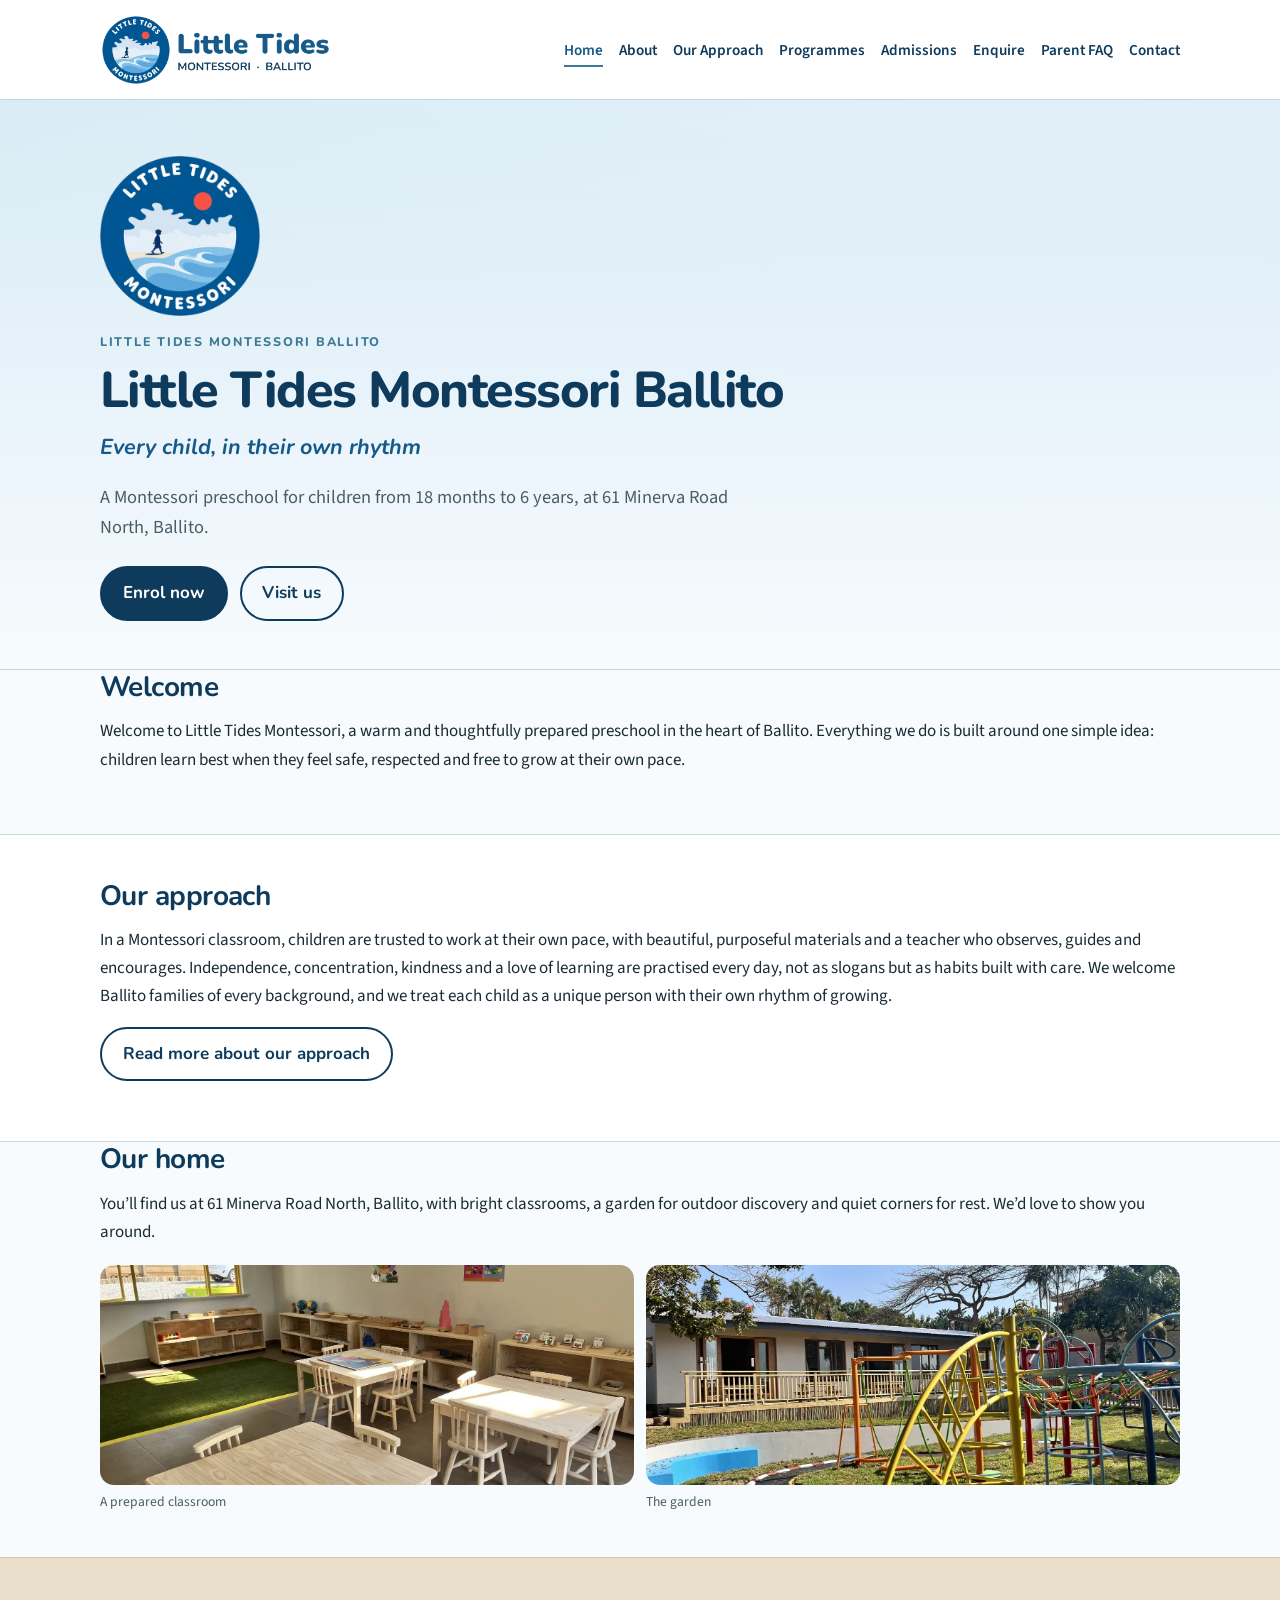
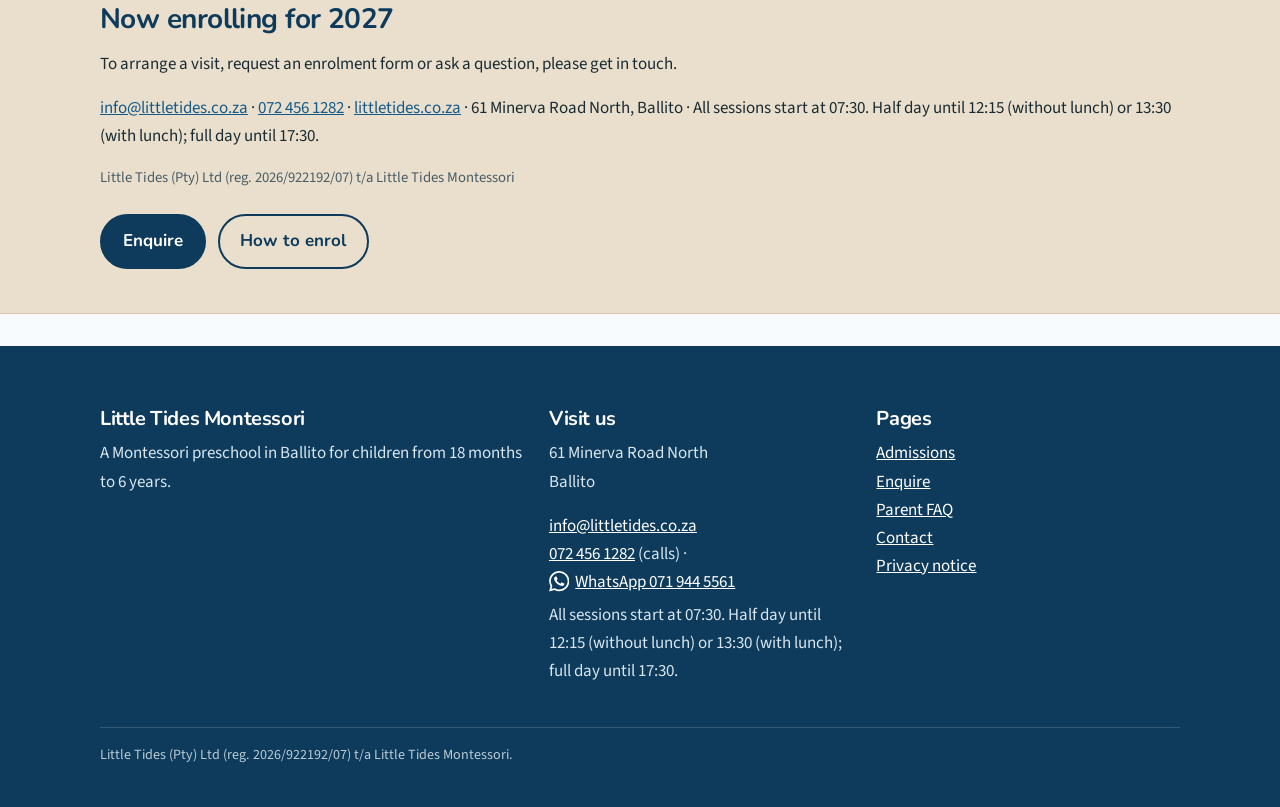
==== commit 2981da9a: "Add WhatsApp logo icons to the contact button and links" ====
--- a/index.html
+++ b/index.html
@@ -107,7 +107,7 @@
         <div>
           <h3>Visit us</h3>
           <p>61 Minerva Road North<br>Ballito</p>
-          <p><a href="mailto:info@littletides.co.za">info@littletides.co.za</a><br><a href="tel:+27724561282">072 456 1282</a> (calls) · <a href="https://wa.me/27719445561" target="_blank" rel="noopener">WhatsApp 071 944 5561</a><br>All sessions start at 07:30. Half day until 12:15 (without lunch) or 13:30 (with lunch); full day until 17:30.</p>
+          <p><a href="mailto:info@littletides.co.za">info@littletides.co.za</a><br><a href="tel:+27724561282">072 456 1282</a> (calls) · <a class="whatsapp-link" href="https://wa.me/27719445561" target="_blank" rel="noopener"><svg class="icon-whatsapp" xmlns="http://www.w3.org/2000/svg" viewBox="0 0 24 24" width="1.2em" height="1.2em" aria-hidden="true" focusable="false"><path fill="currentColor" d="M17.472 14.382c-.297-.149-1.758-.867-2.03-.967-.273-.099-.471-.148-.67.15-.197.297-.767.966-.94 1.164-.173.199-.347.223-.644.075-.297-.15-1.255-.463-2.39-1.475-.883-.788-1.48-1.761-1.653-2.059-.173-.297-.018-.458.13-.606.134-.133.298-.347.446-.52.149-.174.198-.298.298-.497.099-.198.05-.371-.025-.52-.075-.149-.669-1.612-.916-2.207-.242-.579-.487-.5-.669-.51-.173-.008-.371-.01-.57-.01-.198 0-.52.074-.792.372-.272.297-1.04 1.016-1.04 2.479 0 1.462 1.065 2.875 1.213 3.074.149.198 2.096 3.2 5.077 4.487.709.306 1.262.489 1.694.625.712.227 1.36.195 1.871.118.571-.085 1.758-.719 2.006-1.413.248-.694.248-1.289.173-1.413-.074-.124-.272-.198-.57-.347m-5.421 7.403h-.004a9.87 9.87 0 01-5.031-1.378l-.361-.214-3.741.982.998-3.648-.235-.374a9.86 9.86 0 01-1.51-5.26c.001-5.45 4.436-9.884 9.888-9.884 2.64 0 5.122 1.03 6.988 2.898a9.825 9.825 0 012.893 6.994c-.003 5.45-4.435 9.884-9.885 9.884m8.413-18.297A11.815 11.815 0 0012.05 0C5.495 0 .16 5.335.157 11.892c0 2.096.547 4.142 1.588 5.945L.057 24l6.305-1.654a11.882 11.882 0 005.683 1.448h.005c6.554 0 11.89-5.335 11.893-11.893a11.821 11.821 0 00-3.48-8.413z"/></svg>WhatsApp 071 944 5561</a><br>All sessions start at 07:30. Half day until 12:15 (without lunch) or 13:30 (with lunch); full day until 17:30.</p>
         </div>
         <div>
           <h3>Pages</h3>
--- a/css/styles.css
+++ b/css/styles.css
@@ -170,6 +170,33 @@
 .btn-primary:hover { background: var(--ocean); border-color: var(--ocean); color: var(--white); }
 .btn-ghost { background: transparent; color: var(--harbour); }
 .btn-ghost:hover { background: var(--white); color: var(--harbour); }
+/* #25D366 fails contrast with white text; use a darker WhatsApp green */
+.btn-whatsapp {
+  gap: 0.4em;
+  background: #0E7A34;
+  color: #fff;
+  border-color: #0E7A34;
+}
+.btn-whatsapp:hover {
+  background: #0B6E30;
+  border-color: #0B6E30;
+  color: #fff;
+}
+.icon-whatsapp {
+  width: 1.2em;
+  height: 1.2em;
+  display: inline-block;
+  vertical-align: -0.2em;
+  flex-shrink: 0;
+}
+.whatsapp-link {
+  display: inline-flex;
+  align-items: center;
+  gap: 0.35em;
+}
+.whatsapp-link .icon-whatsapp { color: #25D366; }
+.site-footer .whatsapp-link .icon-whatsapp { color: currentColor; }
+.btn-whatsapp .icon-whatsapp { color: #fff; vertical-align: unset; }
 .btn[disabled], .btn.is-disabled {
   opacity: 0.7;
   cursor: not-allowed;
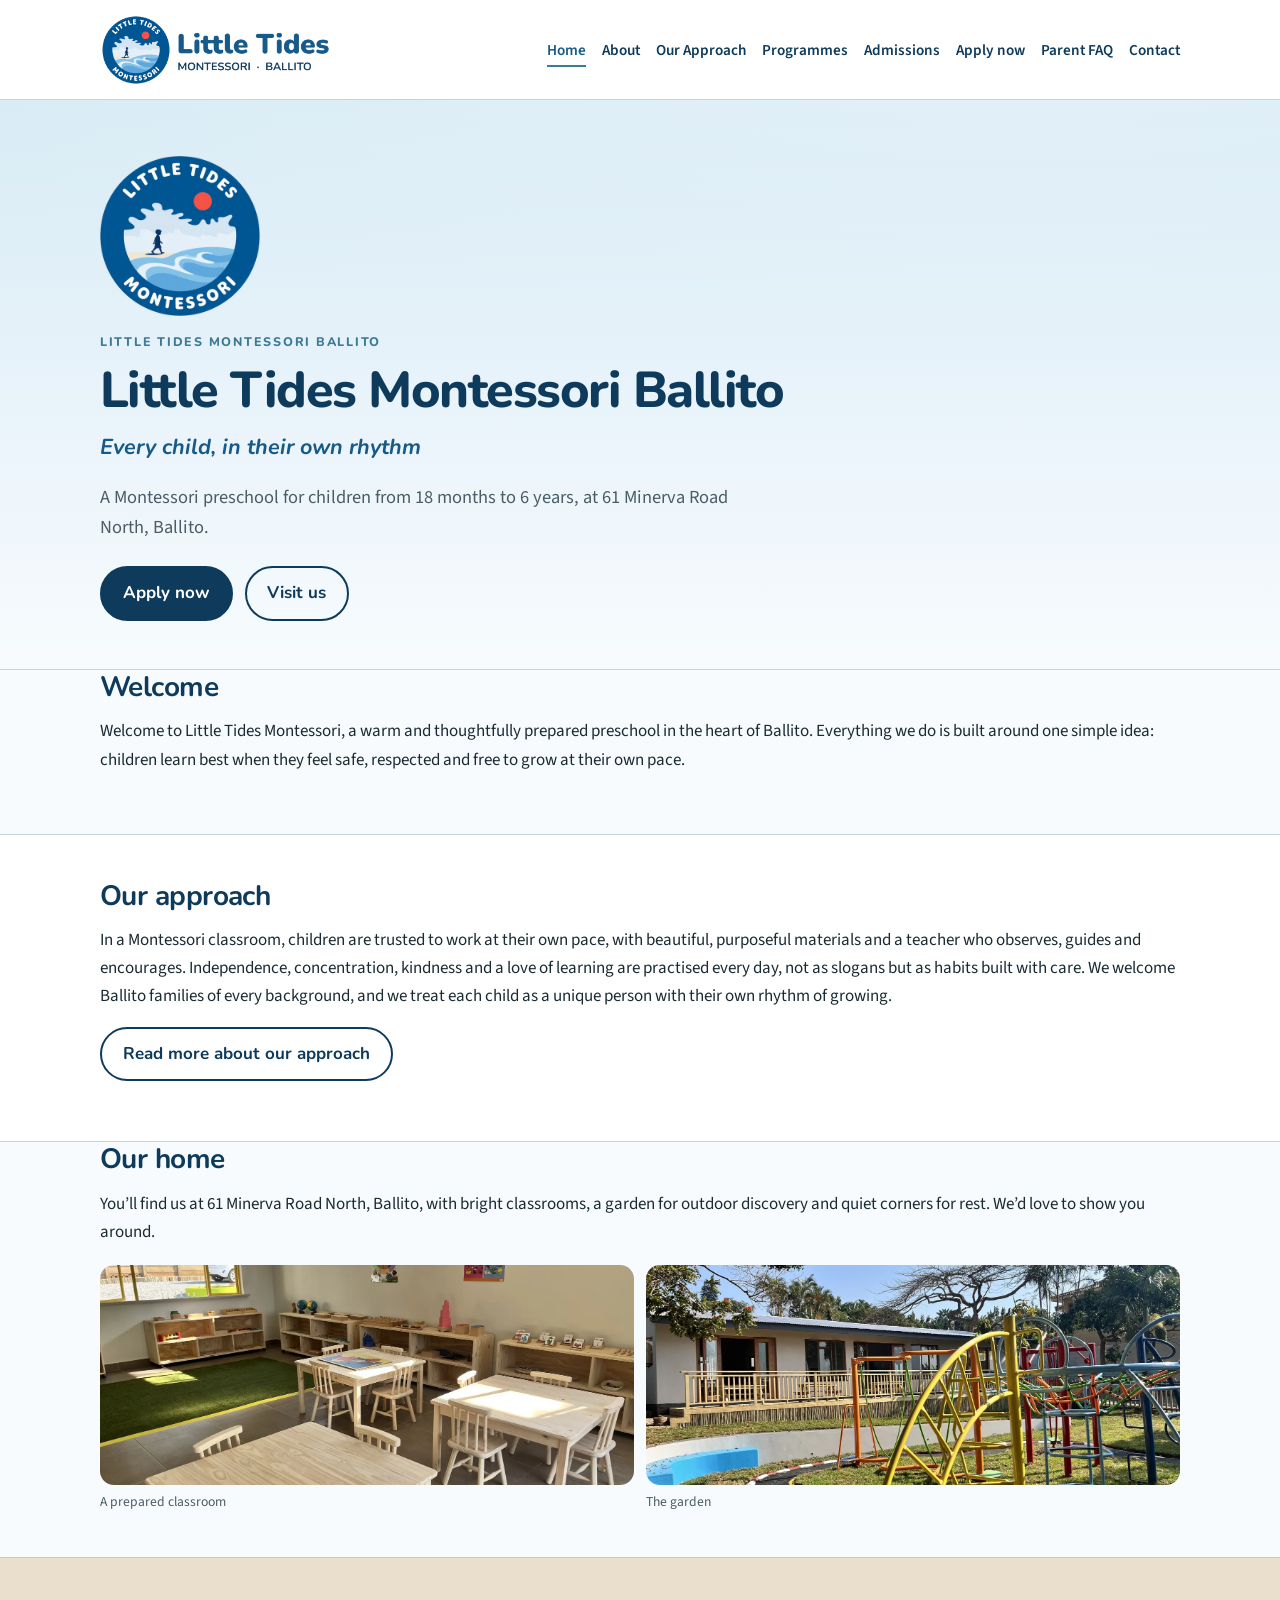
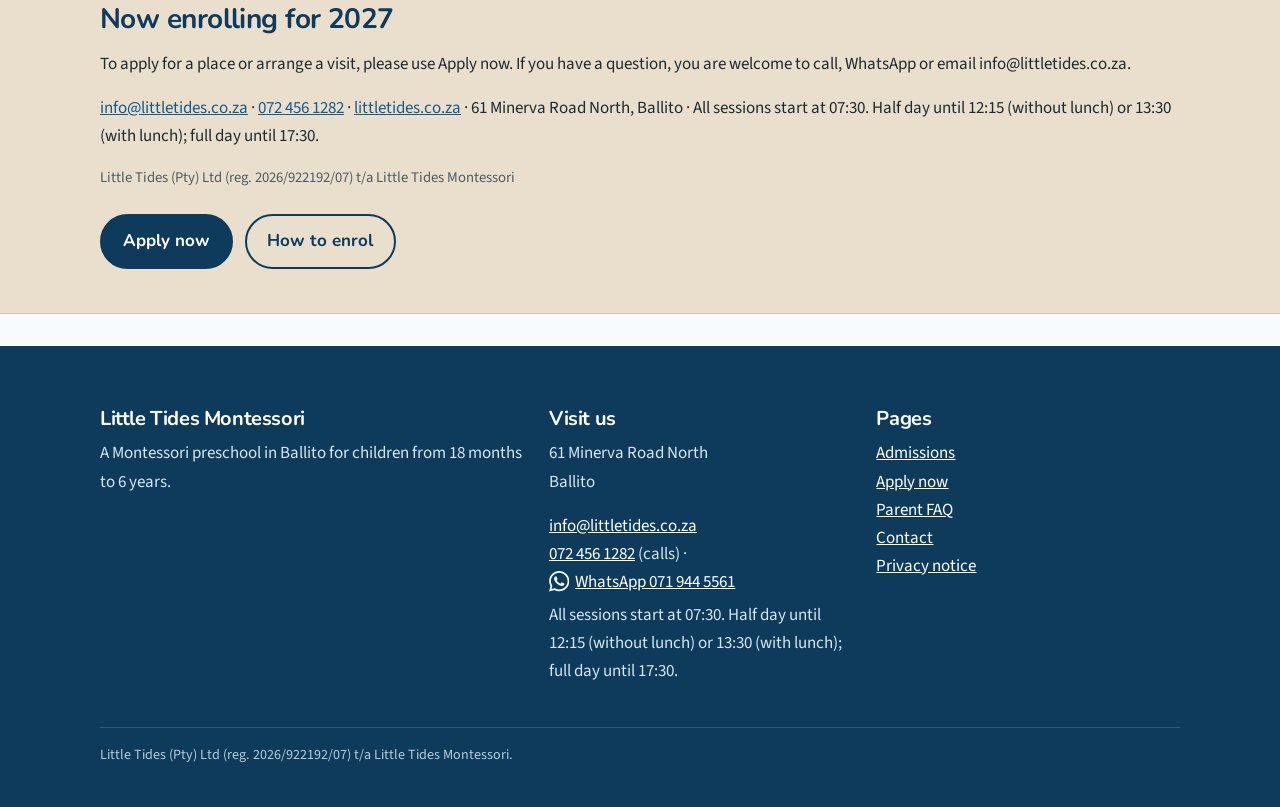
==== commit 6736c08c: "Replace the Enquire page with a single Apply now pathway The site now has one application form at ap" ====
--- a/index.html
+++ b/index.html
@@ -32,7 +32,7 @@
             <li><a href="approach.html">Our Approach</a></li>
             <li><a href="programmes.html">Programmes</a></li>
             <li><a href="admissions.html">Admissions</a></li>
-            <li><a href="enquire.html">Enquire</a></li>
+            <li><a href="apply.html">Apply now</a></li>
             <li><a href="faq.html">Parent FAQ</a></li>
             <li><a href="contact.html">Contact</a></li>
         </ul>
@@ -49,7 +49,7 @@
         <p class="tagline">Every child, in their own rhythm</p>
         <p class="lead">A Montessori preschool for children from 18 months to 6 years, at 61 Minerva Road North, Ballito.</p>
         <div class="actions">
-          <a class="btn btn-primary" href="enquire.html">Enrol now</a>
+          <a class="btn btn-primary" href="apply.html">Apply now</a>
           <a class="btn btn-ghost" href="contact.html">Visit us</a>
         </div>
       </div>
@@ -86,11 +86,11 @@
     <section class="band band-sand">
       <div class="wrap">
         <h2>Now enrolling for 2027</h2>
-        <p>To arrange a visit, request an enrolment form or ask a question, please get in touch.</p>
+        <p>To apply for a place or arrange a visit, please use Apply now. If you have a question, you are welcome to call, WhatsApp or email info@littletides.co.za.</p>
         <p><a href="mailto:info@littletides.co.za">info@littletides.co.za</a> · <a href="tel:+27724561282">072 456 1282</a> · <a href="index.html">littletides.co.za</a> · 61 Minerva Road North, Ballito · All sessions start at 07:30. Half day until 12:15 (without lunch) or 13:30 (with lunch); full day until 17:30.</p>
         <p class="small muted">Little Tides (Pty) Ltd (reg. 2026/922192/07) t/a Little Tides Montessori</p>
         <div class="actions">
-          <a class="btn btn-primary" href="enquire.html">Enquire</a>
+          <a class="btn btn-primary" href="apply.html">Apply now</a>
           <a class="btn btn-ghost" href="admissions.html">How to enrol</a>
         </div>
       </div>
@@ -112,7 +112,7 @@
         <div>
           <h3>Pages</h3>
           <p><a href="admissions.html">Admissions</a><br>
-          <a href="enquire.html">Enquire</a><br>
+          <a href="apply.html">Apply now</a><br>
           <a href="faq.html">Parent FAQ</a><br>
           <a href="contact.html">Contact</a><br>
           <a href="privacy.html">Privacy notice</a></p>
